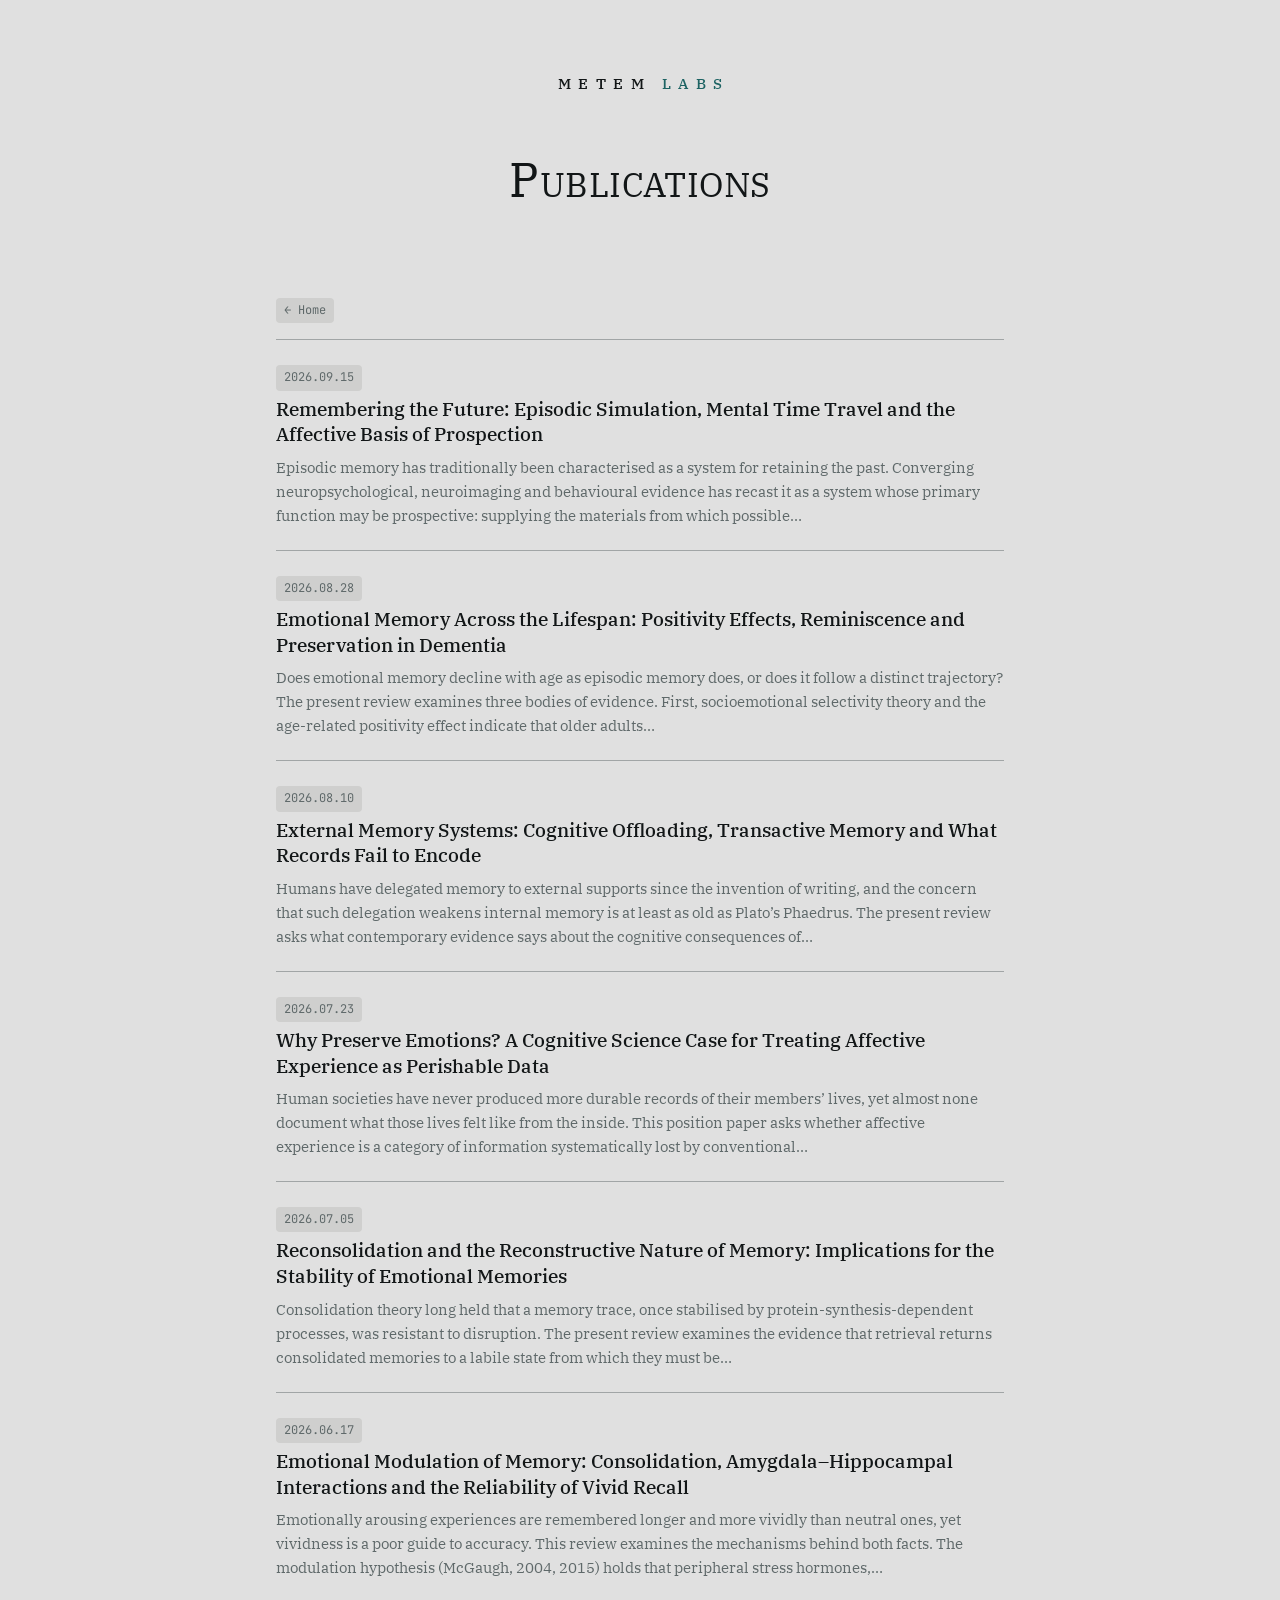
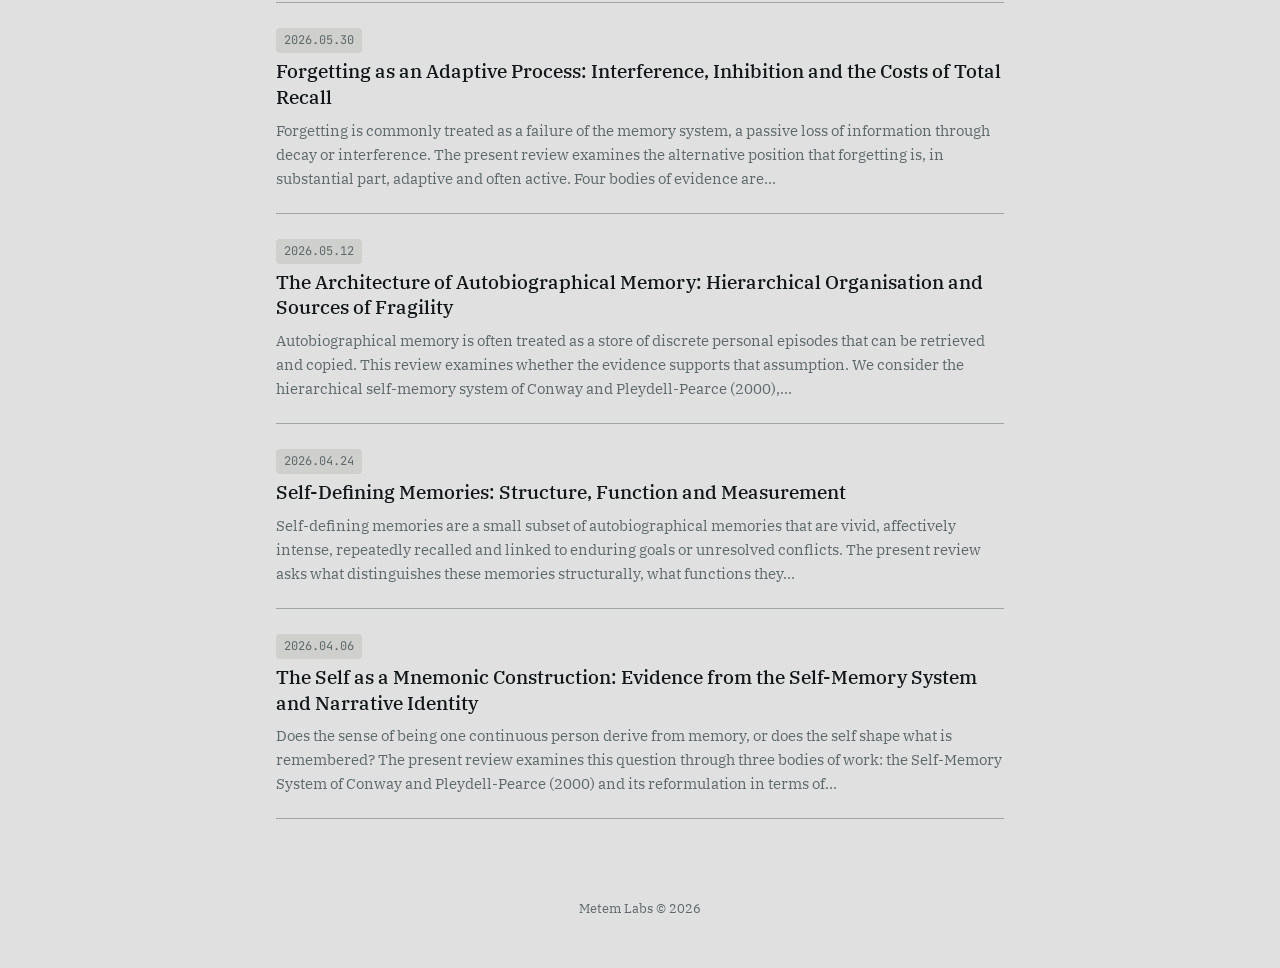
==== publications/index.html @ f54685fa "Metem Labs website: home, publications, SEO, llms.txt, share image Co-Authored-By: Claude Opus 5.5 <" ====
<!doctype html>
<html lang="en">
<head>
<meta charset="utf-8" />
<meta name="viewport" content="width=device-width, initial-scale=1" />
<title>Publications — Metem Labs</title>
<meta name="description" content="Research reviews from Metem Labs on memory, emotion and the self: what a digital mind would have to preserve." />
<link rel="canonical" href="https://metemlabs.com/publications/" />
<link rel="icon" href="/favicon.ico" sizes="any" />
<link rel="icon" type="image/png" sizes="32x32" href="/favicon-32x32.png" />
<link rel="icon" type="image/png" sizes="16x16" href="/favicon-16x16.png" />
<link rel="apple-touch-icon" sizes="180x180" href="/apple-touch-icon.png" />
<meta name="theme-color" content="#E0E0E0" />
<meta property="og:title" content="Publications — Metem Labs" />
<meta property="og:description" content="Research reviews from Metem Labs on memory, emotion and the self: what a digital mind would have to preserve." />
<meta property="og:url" content="https://metemlabs.com/publications/" />
<meta property="og:type" content="website" />
<meta property="og:site_name" content="Metem Labs" />
<meta property="og:image" content="https://metemlabs.com/images/og.png?v=1" />
<meta property="og:image:type" content="image/png" />
<meta property="og:image:width" content="1200" />
<meta property="og:image:height" content="630" />
<meta property="og:image:alt" content="Metem Labs. Building the Bricks of the Digital Mind." />
<meta name="twitter:card" content="summary_large_image" />
<meta name="twitter:title" content="Publications — Metem Labs" />
<meta name="twitter:description" content="Research reviews from Metem Labs on memory, emotion and the self: what a digital mind would have to preserve." />
<meta name="twitter:image" content="https://metemlabs.com/images/og.png?v=1" />
<script type="application/ld+json">{"@context":"https://schema.org","@type":"CollectionPage","name":"Publications — Metem Labs","url":"https://metemlabs.com/publications/","publisher":{"@type":"ResearchOrganization","name":"Metem Labs","url":"https://metemlabs.com/","logo":"https://metemlabs.com/favicon-512x512.png","email":"contact@metemlabs.com"}}</script>
<link rel="preconnect" href="https://fonts.googleapis.com" />
<link rel="preconnect" href="https://fonts.gstatic.com" crossorigin />
<link href="https://fonts.googleapis.com/css2?family=IBM+Plex+Serif:ital,wght@0,400;0,500;0,600;1,400&family=JetBrains+Mono:wght@400&display=swap" rel="stylesheet" />
<link rel="stylesheet" href="/style.css" />
</head>
<body>
<main>
  <a class="mark" href="/">METEM <span>LABS</span></a>

  <h1>Publications</h1>
  <p class="back back-list"><a class="pill" href="/">← Home</a></p>
  <ul class="pubs">
    <li><span class="pill">2026.09.15</span><a class="t" href="/publications/remembering-the-future/">Remembering the Future: Episodic Simulation, Mental Time Travel and the Affective Basis of Prospection</a><p>Episodic memory has traditionally been characterised as a system for retaining the past. Converging neuropsychological, neuroimaging and behavioural evidence has recast it as a system whose primary function may be prospective: supplying the materials from which possible…</p></li>
    <li><span class="pill">2026.08.28</span><a class="t" href="/publications/emotional-memory-across-the-lifespan/">Emotional Memory Across the Lifespan: Positivity Effects, Reminiscence and Preservation in Dementia</a><p>Does emotional memory decline with age as episodic memory does, or does it follow a distinct trajectory? The present review examines three bodies of evidence. First, socioemotional selectivity theory and the age-related positivity effect indicate that older adults…</p></li>
    <li><span class="pill">2026.08.10</span><a class="t" href="/publications/external-memory-systems/">External Memory Systems: Cognitive Offloading, Transactive Memory and What Records Fail to Encode</a><p>Humans have delegated memory to external supports since the invention of writing, and the concern that such delegation weakens internal memory is at least as old as Plato’s Phaedrus. The present review asks what contemporary evidence says about the cognitive consequences of…</p></li>
    <li><span class="pill">2026.07.23</span><a class="t" href="/publications/why-preserve-emotions/">Why Preserve Emotions? A Cognitive Science Case for Treating Affective Experience as Perishable Data</a><p>Human societies have never produced more durable records of their members’ lives, yet almost none document what those lives felt like from the inside. This position paper asks whether affective experience is a category of information systematically lost by conventional…</p></li>
    <li><span class="pill">2026.07.05</span><a class="t" href="/publications/reconsolidation-and-reconstructive-memory/">Reconsolidation and the Reconstructive Nature of Memory: Implications for the Stability of Emotional Memories</a><p>Consolidation theory long held that a memory trace, once stabilised by protein-synthesis-dependent processes, was resistant to disruption. The present review examines the evidence that retrieval returns consolidated memories to a labile state from which they must be…</p></li>
    <li><span class="pill">2026.06.17</span><a class="t" href="/publications/emotional-modulation-of-memory/">Emotional Modulation of Memory: Consolidation, Amygdala–Hippocampal Interactions and the Reliability of Vivid Recall</a><p>Emotionally arousing experiences are remembered longer and more vividly than neutral ones, yet vividness is a poor guide to accuracy. This review examines the mechanisms behind both facts. The modulation hypothesis (McGaugh, 2004, 2015) holds that peripheral stress hormones,…</p></li>
    <li><span class="pill">2026.05.30</span><a class="t" href="/publications/forgetting-as-adaptive-process/">Forgetting as an Adaptive Process: Interference, Inhibition and the Costs of Total Recall</a><p>Forgetting is commonly treated as a failure of the memory system, a passive loss of information through decay or interference. The present review examines the alternative position that forgetting is, in substantial part, adaptive and often active. Four bodies of evidence are…</p></li>
    <li><span class="pill">2026.05.12</span><a class="t" href="/publications/architecture-of-autobiographical-memory/">The Architecture of Autobiographical Memory: Hierarchical Organisation and Sources of Fragility</a><p>Autobiographical memory is often treated as a store of discrete personal episodes that can be retrieved and copied. This review examines whether the evidence supports that assumption. We consider the hierarchical self-memory system of Conway and Pleydell-Pearce (2000),…</p></li>
    <li><span class="pill">2026.04.24</span><a class="t" href="/publications/self-defining-memories/">Self-Defining Memories: Structure, Function and Measurement</a><p>Self-defining memories are a small subset of autobiographical memories that are vivid, affectively intense, repeatedly recalled and linked to enduring goals or unresolved conflicts. The present review asks what distinguishes these memories structurally, what functions they…</p></li>
    <li><span class="pill">2026.04.06</span><a class="t" href="/publications/the-self-as-mnemonic-construction/">The Self as a Mnemonic Construction: Evidence from the Self-Memory System and Narrative Identity</a><p>Does the sense of being one continuous person derive from memory, or does the self shape what is remembered? The present review examines this question through three bodies of work: the Self-Memory System of Conway and Pleydell-Pearce (2000) and its reformulation in terms of…</p></li>
  </ul>
  <footer>Metem Labs © 2026</footer>
</main>
</body>
</html>
---- style.css ----
:root { --ink: #121617; --muted: #5F696A; --primary: #1D6363; --pill: #CFCFCE; --box: #CFCFCE; --bg: #E0E0E0; --rule: #A1A5A6; }
* { box-sizing: border-box; }
html { -webkit-text-size-adjust: 100%; }
body { margin: 0; background: var(--bg); color: var(--ink); font-family: 'IBM Plex Serif', Georgia, serif; font-size: 17px; line-height: 1.6; }
main { max-width: 760px; margin: 0 auto; padding: 72px 16px 48px; }
a { color: var(--primary); }

.mark { display: block; text-align: center; font-size: 15px; letter-spacing: 0.5em; font-weight: 500; margin: 0 0 56px; padding-left: 0.5em; color: var(--ink); text-decoration: none; }
.mark span { color: var(--primary); }
h1 { text-align: center; font-weight: 400; font-variant: small-caps; font-size: clamp(30px, 5.4vw, 48px); line-height: 1.15; letter-spacing: 0.01em; margin: 0 0 88px; }

.facts { display: grid; grid-template-columns: repeat(3, minmax(0, 1fr)); gap: 24px; margin: 0 0 40px; }
.facts dt { font-size: 14px; margin-bottom: 6px; }
.facts dd { margin: 0; }
.pill { display: inline-block; font-family: 'JetBrains Mono', monospace; font-size: 12px; color: var(--muted); background: var(--pill); border-radius: 4px; padding: 3px 8px; text-decoration: none; }
a.pill:hover { color: var(--primary); }

.box { background: var(--box); padding: 32px 48px; margin: 0 0 48px; }
.box p { margin: 0; text-align: justify; hyphens: auto; }

.prose p { margin: 0 0 20px; }

.links { display: flex; flex-wrap: wrap; align-items: center; gap: 8px; margin: 28px 0 0; }
.links .sep { width: 1px; height: 18px; background: var(--primary); opacity: 0.6; }

/* Publications list */
.pubs { list-style: none; margin: 0; padding: 0; }
.pubs li { padding: 22px 0; border-top: 1px solid var(--rule); }
.pubs li:last-child { border-bottom: 1px solid var(--rule); }
.pubs a.t { color: var(--ink); text-decoration: none; font-size: 19px; font-weight: 500; line-height: 1.35; display: block; margin: 6px 0 8px; }
.pubs a.t:hover { color: var(--primary); }
.pubs p { margin: 0; color: var(--muted); font-size: 15px; }

/* Publication page */
.pub-head { text-align: center; margin: 0 0 56px; }
.pub-head h1 { font-variant: normal; font-size: clamp(26px, 4.2vw, 36px); line-height: 1.25; margin: 14px 0 0; }
.back { margin: 0 0 40px; }
.pub-body h2 { font-size: 21px; font-weight: 600; margin: 44px 0 14px; }
.pub-body h3 { font-size: 18px; font-weight: 600; margin: 32px 0 10px; }
.pub-body p { margin: 0 0 18px; }
.pub-body table { width: 100%; border-collapse: collapse; font-size: 14px; margin: 8px 0 28px; display: block; overflow-x: auto; }
.pub-body th, .pub-body td { text-align: left; vertical-align: top; padding: 8px 10px; border-bottom: 1px solid var(--rule); }
.pub-body th { font-weight: 600; border-bottom: 1px solid var(--ink); }

footer { text-align: center; color: var(--muted); font-size: 13px; margin-top: 80px; }

@media (max-width: 640px) {
  main { padding-top: 48px; }
  h1 { margin-bottom: 56px; }
  .facts { grid-template-columns: 1fr; gap: 16px; }
  .box { padding: 24px 20px; }
  .box p, .pub-body p { text-align: left; }
}
.back-list { margin: 0 0 16px; }
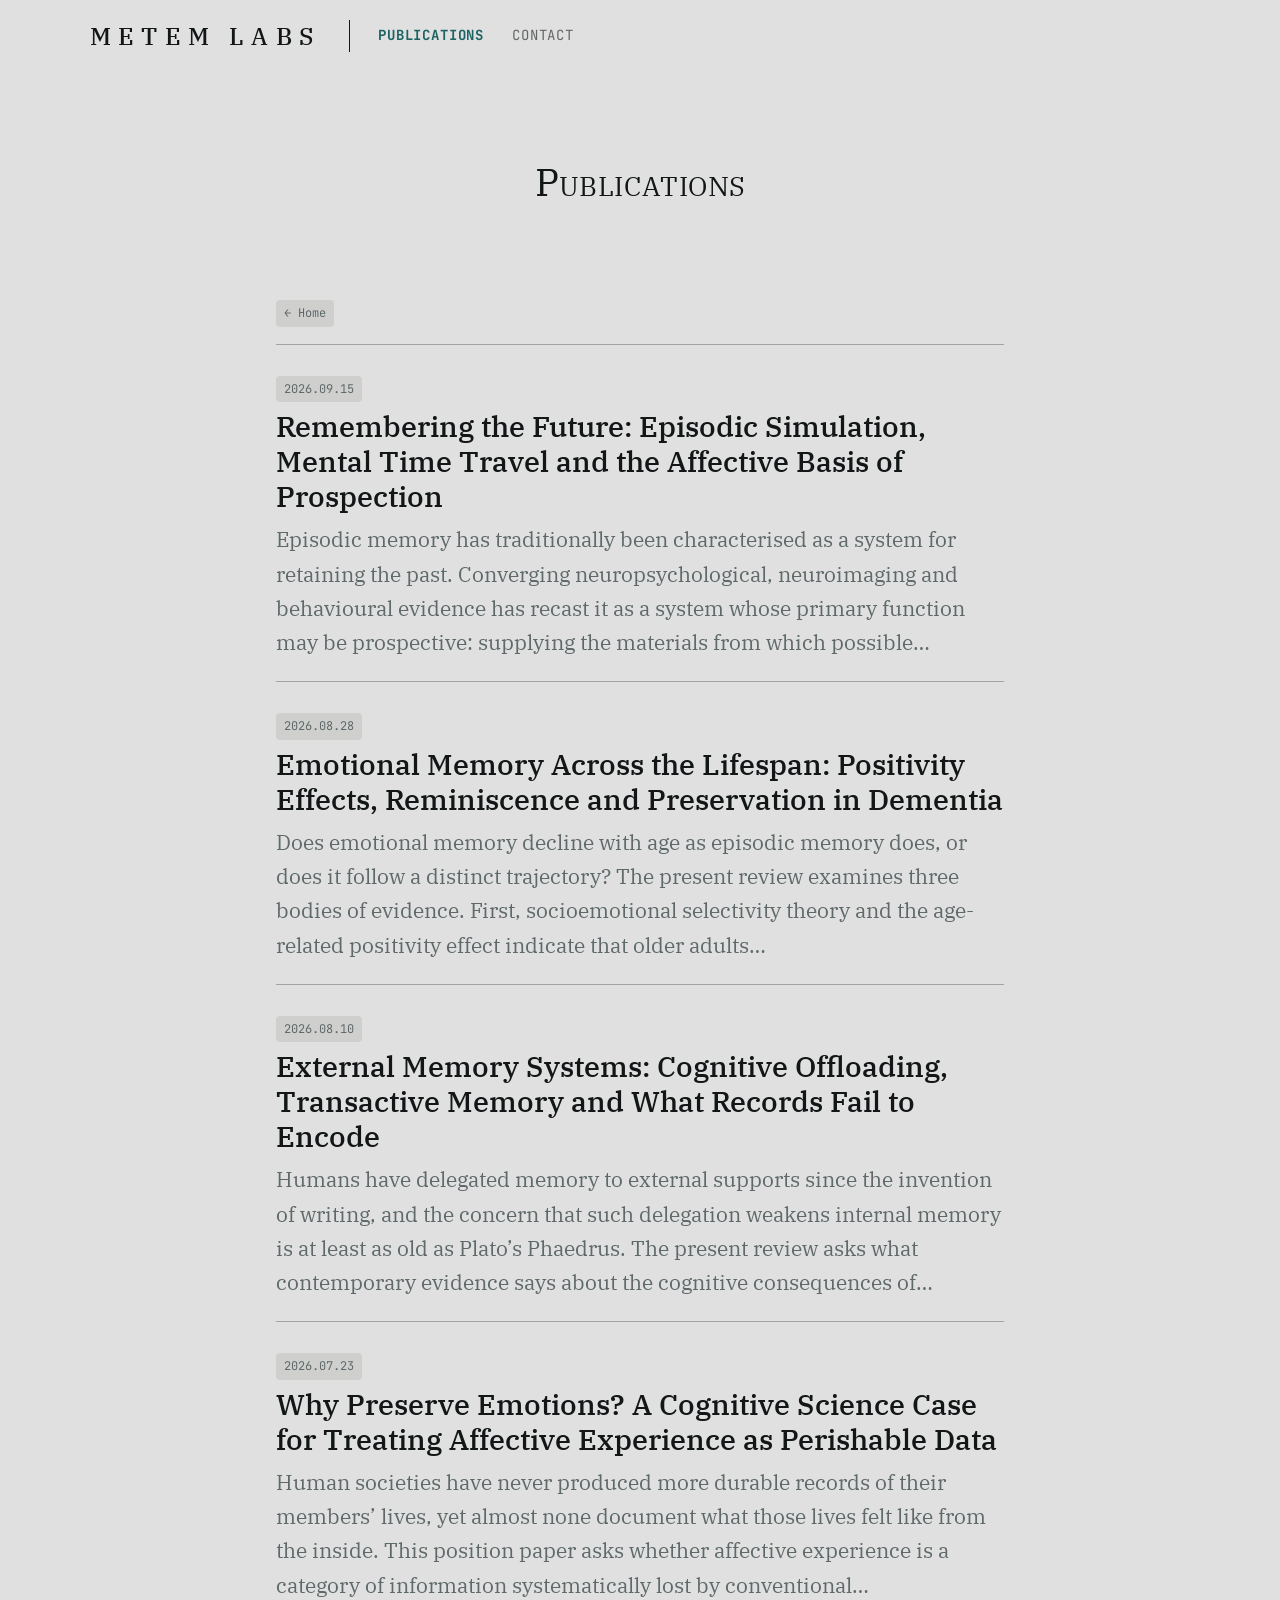
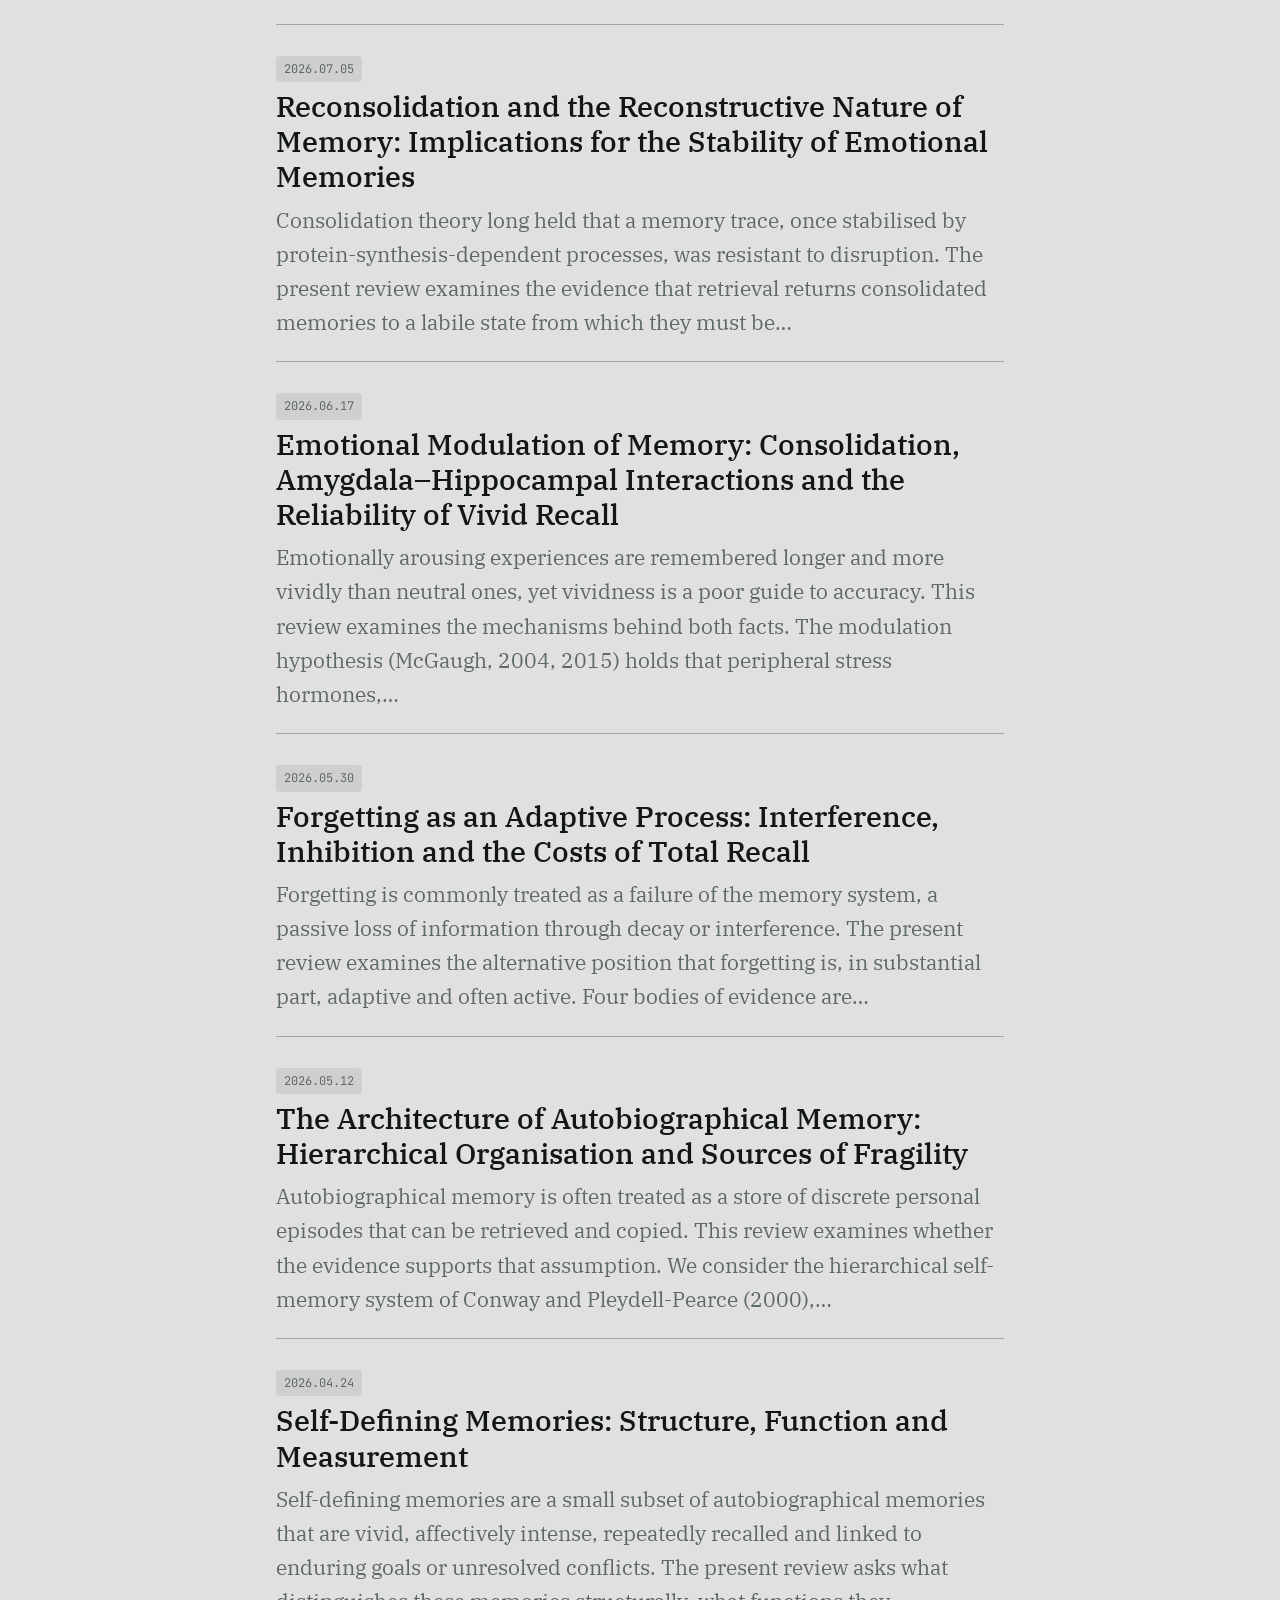
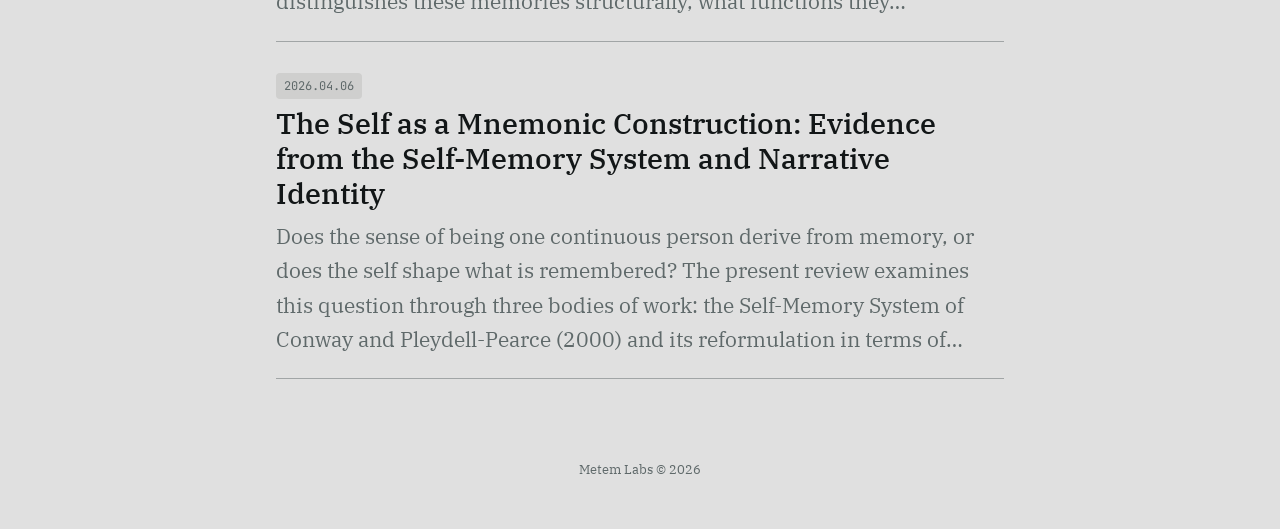
==== commit 2a8cb8a0: "Header like metem.org: METEM LABS, desktop nav, MENU/CLOSE panel (no Donate) Co-Authored-By: Claude " ====
--- a/publications/index.html
+++ b/publications/index.html
@@ -28,12 +28,28 @@
 <script type="application/ld+json">{"@context":"https://schema.org","@type":"CollectionPage","name":"Publications — Metem Labs","url":"https://metemlabs.com/publications/","publisher":{"@type":"ResearchOrganization","name":"Metem Labs","url":"https://metemlabs.com/","logo":"https://metemlabs.com/favicon-512x512.png","email":"contact@metemlabs.com"}}</script>
 <link rel="preconnect" href="https://fonts.googleapis.com" />
 <link rel="preconnect" href="https://fonts.gstatic.com" crossorigin />
-<link href="https://fonts.googleapis.com/css2?family=IBM+Plex+Serif:ital,wght@0,400;0,500;0,600;1,400&family=JetBrains+Mono:wght@400&display=swap" rel="stylesheet" />
+<link href="https://fonts.googleapis.com/css2?family=IBM+Plex+Serif:ital,wght@0,400;0,500;0,600;1,400&family=JetBrains+Mono:wght@400;700&display=swap" rel="stylesheet" />
 <link rel="stylesheet" href="/style.css" />
 </head>
 <body>
+<header class="hdr" id="hdr">
+  <div class="hdr-in">
+    <a class="logo" href="/" aria-label="Metem Labs — home">METEM LABS</a>
+    <nav class="hdr-wide" aria-label="Main"><span class="hdr-sep" aria-hidden="true"></span><a class="hdr-link on" href="/publications/" aria-current="page">Publications</a><a class="hdr-link" href="mailto:contact@metemlabs.com">Contact</a></nav>
+    <button class="hdr-narrow menu-btn" id="menu-btn" aria-label="Open navigation menu" aria-expanded="false" aria-controls="menu-panel"><span class="mb"><span class="mb-close">CLOSE</span><span class="mb-menu">MENU</span></span></button>
+  </div>
+</header>
+<div class="menu-wrap" id="menu-panel" hidden><div class="menu-in"><div class="menu"><a class="menu-link on" href="/publications/" aria-current="page">Publications</a><a class="menu-link" href="mailto:contact@metemlabs.com">Contact</a></div></div></div>
+<script>
+(function(){var h=document.getElementById('hdr'),b=document.getElementById('menu-btn'),m=document.getElementById('menu-panel');
+function set(o){m.hidden=!o;b.setAttribute('aria-expanded',o);b.setAttribute('aria-label',o?'Close navigation menu':'Open navigation menu');b.classList.toggle('open',o);}
+b.addEventListener('click',function(){set(m.hidden);});
+document.addEventListener('mousedown',function(e){if(!m.hidden&&!e.target.closest('#menu-btn')&&!m.querySelector('.menu').contains(e.target))set(false);});
+document.addEventListener('keydown',function(e){if(e.key==='Escape')set(false);});
+function sc(){h.classList.toggle('scrolled',window.scrollY>4);if(!m.hidden)set(false);}
+window.addEventListener('scroll',sc,{passive:true});sc();})();
+</script>
 <main>
-  <a class="mark" href="/">METEM <span>LABS</span></a>
 
   <h1>Publications</h1>
   <p class="back back-list"><a class="pill" href="/">← Home</a></p>
--- a/style.css
+++ b/style.css
@@ -1,13 +1,11 @@
 :root { --ink: #121617; --muted: #5F696A; --primary: #1D6363; --pill: #CFCFCE; --box: #CFCFCE; --bg: #E0E0E0; --rule: #A1A5A6; }
 * { box-sizing: border-box; }
 html { -webkit-text-size-adjust: 100%; }
-body { margin: 0; background: var(--bg); color: var(--ink); font-family: 'IBM Plex Serif', Georgia, serif; font-size: 17px; line-height: 1.6; }
-main { max-width: 760px; margin: 0 auto; padding: 72px 16px 48px; }
+body { margin: 0; background: var(--bg); color: var(--ink); font-family: 'IBM Plex Serif', Georgia, serif; font-size: clamp(18px, calc(16.499px + 0.3820vw), 22px); line-height: 1.7; }
+main { max-width: 760px; margin: 0 auto; padding: calc(72px + env(safe-area-inset-top) + clamp(48px, 7vw, 88px)) 16px 48px; }
 a { color: var(--primary); }
 
-.mark { display: block; text-align: center; font-size: 15px; letter-spacing: 0.5em; font-weight: 500; margin: 0 0 56px; padding-left: 0.5em; color: var(--ink); text-decoration: none; }
-.mark span { color: var(--primary); }
-h1 { text-align: center; font-weight: 400; font-variant: small-caps; font-size: clamp(30px, 5.4vw, 48px); line-height: 1.15; letter-spacing: 0.01em; margin: 0 0 88px; }
+h1 { text-align: center; font-weight: 400; font-variant: small-caps; font-size: clamp(32px, calc(28.997px + 0.7641vw), 40px); line-height: 1.12; letter-spacing: 0.01em; margin: 0 0 88px; }
 
 .facts { display: grid; grid-template-columns: repeat(3, minmax(0, 1fr)); gap: 24px; margin: 0 0 40px; }
 .facts dt { font-size: 14px; margin-bottom: 6px; }
@@ -27,28 +25,50 @@
 .pubs { list-style: none; margin: 0; padding: 0; }
 .pubs li { padding: 22px 0; border-top: 1px solid var(--rule); }
 .pubs li:last-child { border-bottom: 1px solid var(--rule); }
-.pubs a.t { color: var(--ink); text-decoration: none; font-size: 19px; font-weight: 500; line-height: 1.35; display: block; margin: 6px 0 8px; }
+.pubs a.t { color: var(--ink); text-decoration: none; font-size: clamp(22px, calc(18.997px + 0.7641vw), 30px); font-weight: 500; line-height: 1.22; display: block; margin: 6px 0 8px; }
 .pubs a.t:hover { color: var(--primary); }
-.pubs p { margin: 0; color: var(--muted); font-size: 15px; }
+.pubs p { margin: 0; color: var(--muted); font-size: clamp(18px, calc(16.499px + 0.3820vw), 22px); line-height: 1.6; }
 
 /* Publication page */
 .pub-head { text-align: center; margin: 0 0 56px; }
-.pub-head h1 { font-variant: normal; font-size: clamp(26px, 4.2vw, 36px); line-height: 1.25; margin: 14px 0 0; }
+.pub-head h1 { font-variant: normal; font-size: clamp(28px, calc(21.994px + 1.5282vw), 44px); line-height: 1.15; margin: 14px 0 0; }
 .back { margin: 0 0 40px; }
-.pub-body h2 { font-size: 21px; font-weight: 600; margin: 44px 0 14px; }
-.pub-body h3 { font-size: 18px; font-weight: 600; margin: 32px 0 10px; }
+.pub-body h2 { font-size: 1.5em; font-weight: 600; margin: 44px 0 14px; }
+.pub-body h3 { font-size: 1.17em; font-weight: 600; margin: 32px 0 10px; }
 .pub-body p { margin: 0 0 18px; }
 .pub-body table { width: 100%; border-collapse: collapse; font-size: 14px; margin: 8px 0 28px; display: block; overflow-x: auto; }
 .pub-body th, .pub-body td { text-align: left; vertical-align: top; padding: 8px 10px; border-bottom: 1px solid var(--rule); }
-.pub-body th { font-weight: 600; border-bottom: 1px solid var(--ink); }
+.pub-body th { font-size: 12px; font-weight: 600; border-bottom: 1px solid var(--ink); }
 
 footer { text-align: center; color: var(--muted); font-size: 13px; margin-top: 80px; }
 
 @media (max-width: 640px) {
-  main { padding-top: 48px; }
   h1 { margin-bottom: 56px; }
   .facts { grid-template-columns: 1fr; gap: 16px; }
   .box { padding: 24px 20px; }
   .box p, .pub-body p { text-align: left; }
 }
 .back-list { margin: 0 0 16px; }
+
+/* Header — same as metem.org (SharedHeader + MenuPanel), without Donate */
+.hdr { position: fixed; top: 0; left: 0; right: 0; z-index: 100; height: 72px; box-sizing: content-box; padding: env(safe-area-inset-top) clamp(20px, calc(0.106px + 5.0621vw), 73px) 0; background: transparent; transition: background 400ms ease; }
+.hdr.scrolled { background: var(--bg); }
+.hdr-in { max-width: clamp(1100px, 68vw, 1440px); margin: 0 auto; width: 100%; height: 100%; display: flex; align-items: center; justify-content: space-between; }
+.logo { font-family: 'IBM Plex Serif', Georgia, serif; font-size: clamp(18px, 2.4vw, 24px); font-weight: 500; letter-spacing: clamp(0.1em, 1.4vw, 0.3em); color: var(--ink); text-decoration: none; white-space: nowrap; user-select: none; }
+.hdr-wide { display: flex; align-items: center; flex: 1; min-width: 0; }
+.hdr-sep { width: 1px; height: 32px; background: var(--ink); margin: 0 28px; }
+.hdr-link { font-family: 'JetBrains Mono', monospace; font-size: 14px; letter-spacing: 0.06em; text-transform: uppercase; color: var(--ink); opacity: 0.6; text-decoration: none; margin-right: 28px; white-space: nowrap; transition: opacity 200ms ease; }
+.hdr-link:hover, .hdr-link.on { opacity: 1; }
+.hdr-link.on, .menu-link.on { color: var(--primary); font-weight: 700; }
+.menu-btn { background: transparent; border: 2px solid var(--ink); cursor: pointer; color: var(--ink); display: flex; align-items: center; justify-content: center; height: 30px; padding: 0 10px; font-family: 'JetBrains Mono', monospace; font-size: clamp(12px, calc(9.748px + 0.5730vw), 18px); letter-spacing: 0.1em; white-space: nowrap; flex-shrink: 0; text-transform: uppercase; }
+.mb { display: grid; justify-items: center; }
+.mb > span { grid-area: 1 / 1; }
+.mb-close, .menu-btn.open .mb-menu { visibility: hidden; }
+.menu-btn.open .mb-close { visibility: visible; }
+.menu-wrap { position: fixed; top: calc(72px + env(safe-area-inset-top)); left: 0; right: 0; z-index: 150; padding: 0 clamp(20px, calc(0.106px + 5.0621vw), 73px); }
+.menu-wrap[hidden] { display: none; }
+.menu-in { max-width: clamp(1100px, 68vw, 1440px); margin: 12px auto 0; display: flex; justify-content: flex-end; }
+.menu { width: min(100%, 360px); background: var(--bg); border: 1px solid var(--ink); }
+.menu-link { display: block; padding: 18px 20px; font-family: 'JetBrains Mono', monospace; font-size: 15px; letter-spacing: 0.08em; text-transform: uppercase; color: var(--ink); text-decoration: none; }
+@media (max-width: 900px) { .hdr-wide { display: none !important; } }
+@media (min-width: 901px) { .hdr-narrow { display: none !important; } }
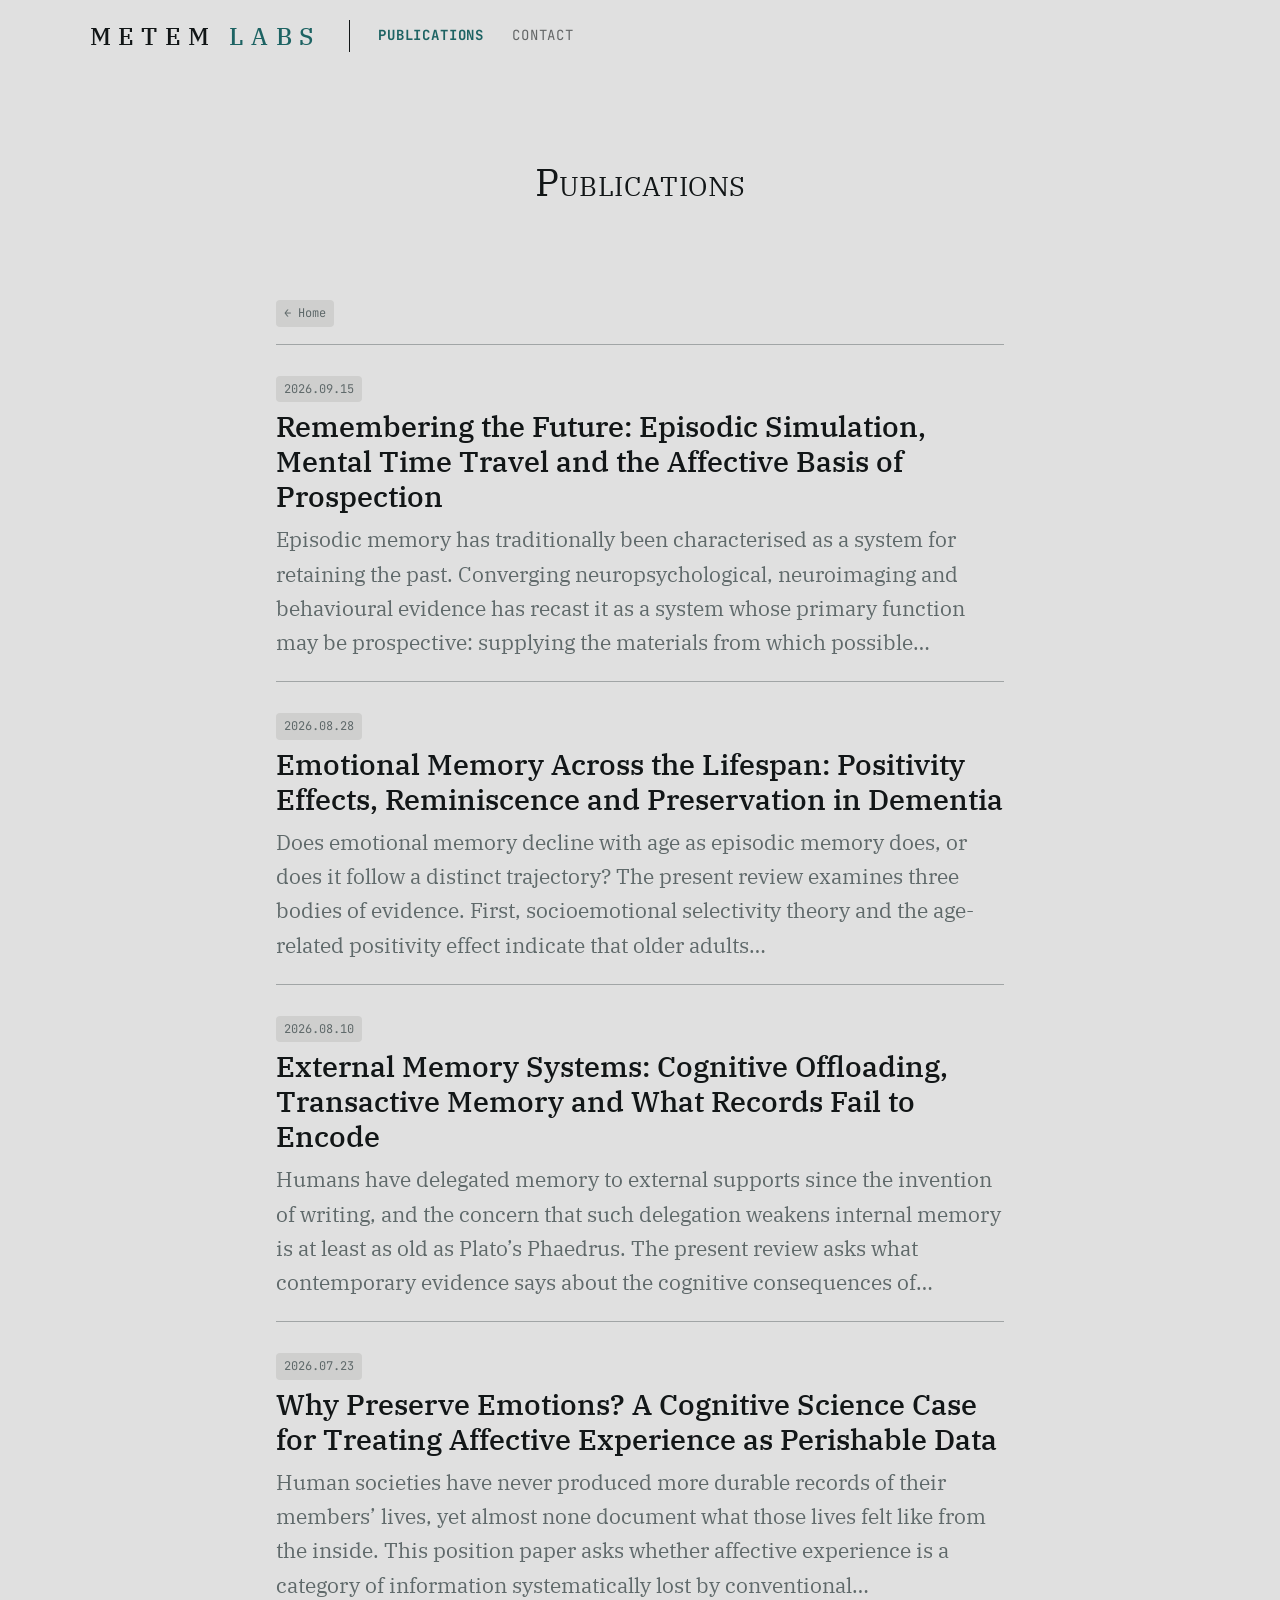
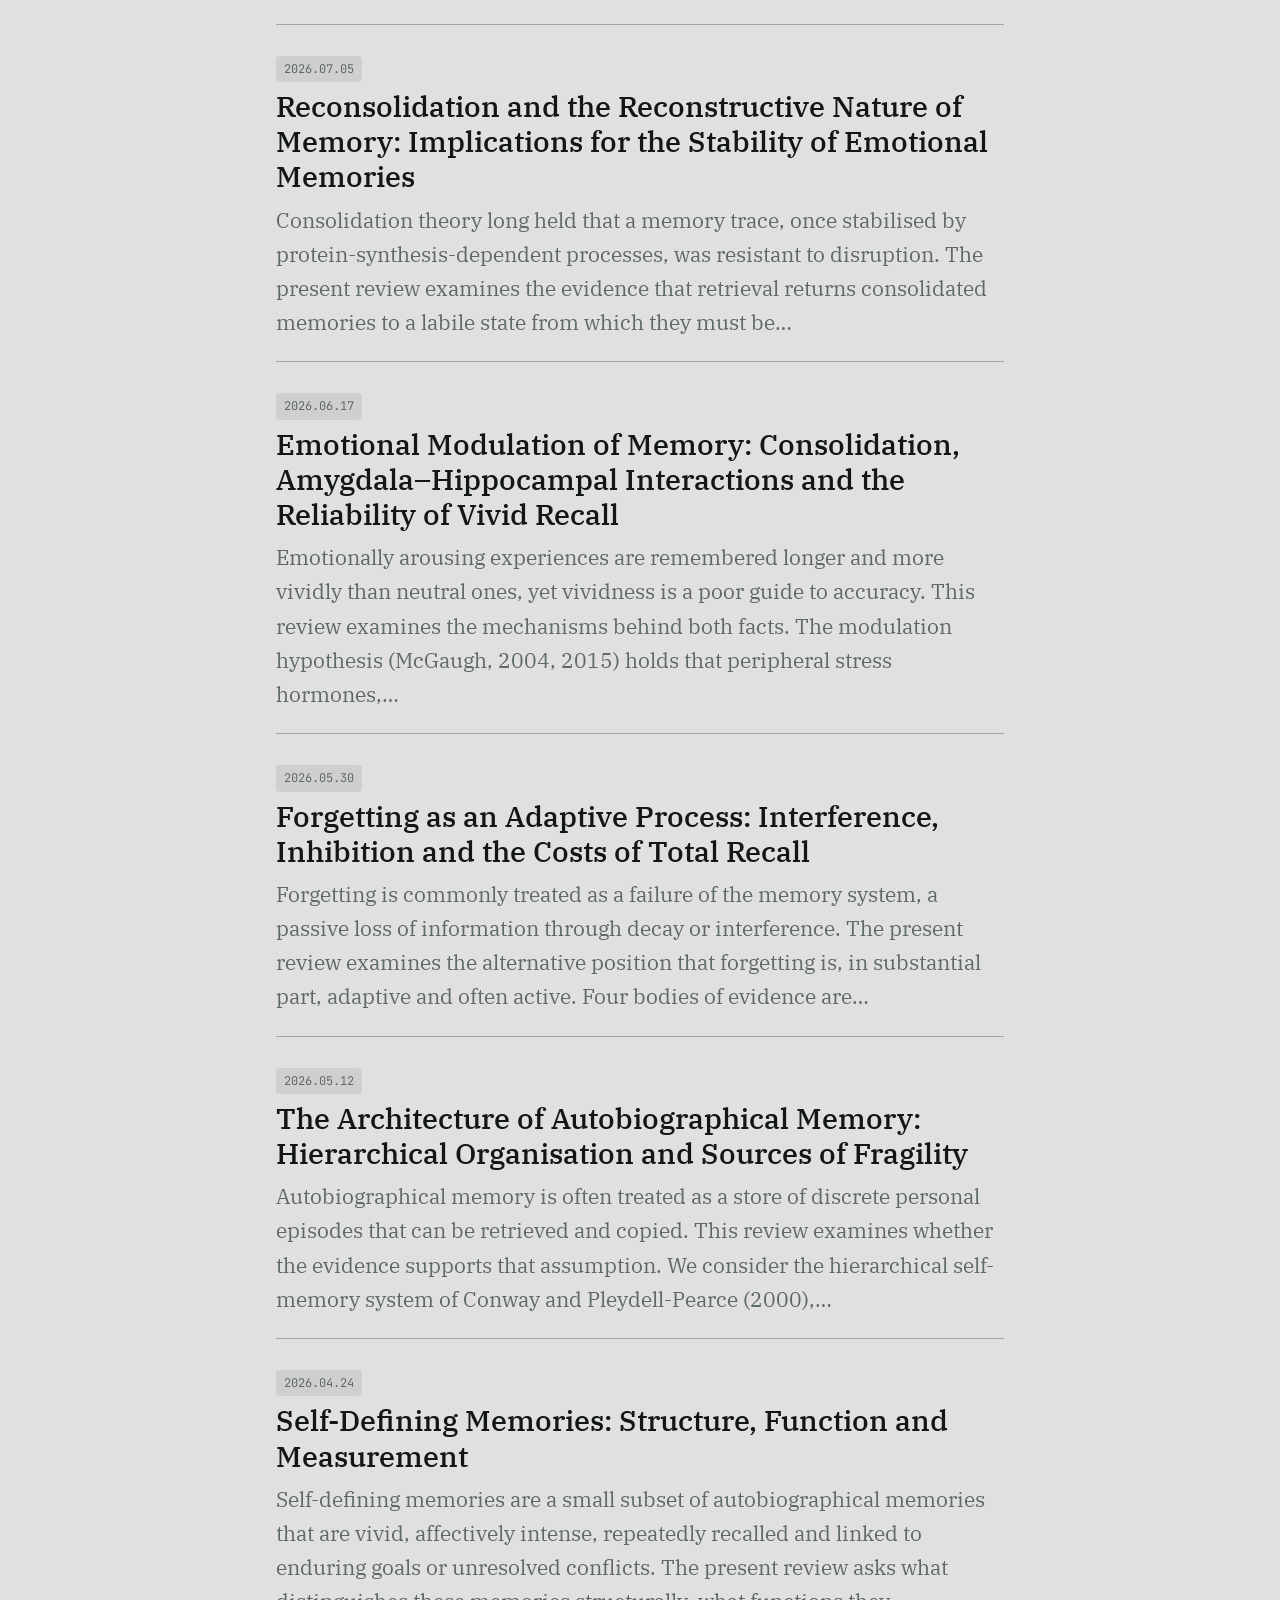
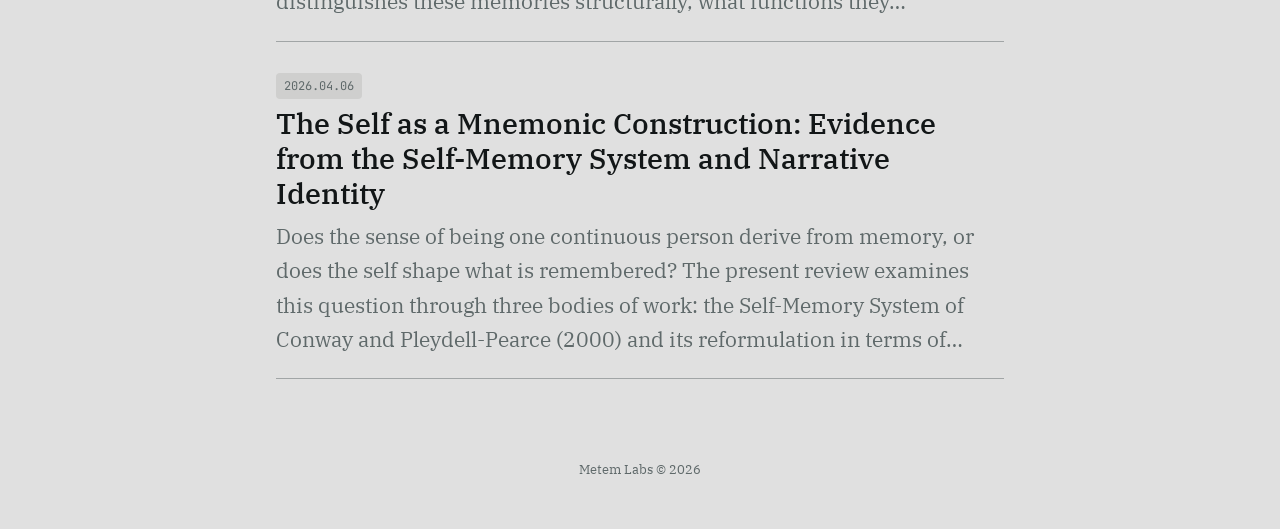
==== commit 79337200: "Home: drop Contact/Publications blocks (in the menu now); LABS in teal in the header Co-Authored-By:" ====
--- a/publications/index.html
+++ b/publications/index.html
@@ -34,7 +34,7 @@
 <body>
 <header class="hdr" id="hdr">
   <div class="hdr-in">
-    <a class="logo" href="/" aria-label="Metem Labs — home">METEM LABS</a>
+    <a class="logo" href="/" aria-label="Metem Labs — home">METEM <span>LABS</span></a>
     <nav class="hdr-wide" aria-label="Main"><span class="hdr-sep" aria-hidden="true"></span><a class="hdr-link on" href="/publications/" aria-current="page">Publications</a><a class="hdr-link" href="mailto:contact@metemlabs.com">Contact</a></nav>
     <button class="hdr-narrow menu-btn" id="menu-btn" aria-label="Open navigation menu" aria-expanded="false" aria-controls="menu-panel"><span class="mb"><span class="mb-close">CLOSE</span><span class="mb-menu">MENU</span></span></button>
   </div>
--- a/style.css
+++ b/style.css
@@ -55,6 +55,7 @@
 .hdr.scrolled { background: var(--bg); }
 .hdr-in { max-width: clamp(1100px, 68vw, 1440px); margin: 0 auto; width: 100%; height: 100%; display: flex; align-items: center; justify-content: space-between; }
 .logo { font-family: 'IBM Plex Serif', Georgia, serif; font-size: clamp(18px, 2.4vw, 24px); font-weight: 500; letter-spacing: clamp(0.1em, 1.4vw, 0.3em); color: var(--ink); text-decoration: none; white-space: nowrap; user-select: none; }
+.logo span { color: var(--primary); }
 .hdr-wide { display: flex; align-items: center; flex: 1; min-width: 0; }
 .hdr-sep { width: 1px; height: 32px; background: var(--ink); margin: 0 28px; }
 .hdr-link { font-family: 'JetBrains Mono', monospace; font-size: 14px; letter-spacing: 0.06em; text-transform: uppercase; color: var(--ink); opacity: 0.6; text-decoration: none; margin-right: 28px; white-space: nowrap; transition: opacity 200ms ease; }
